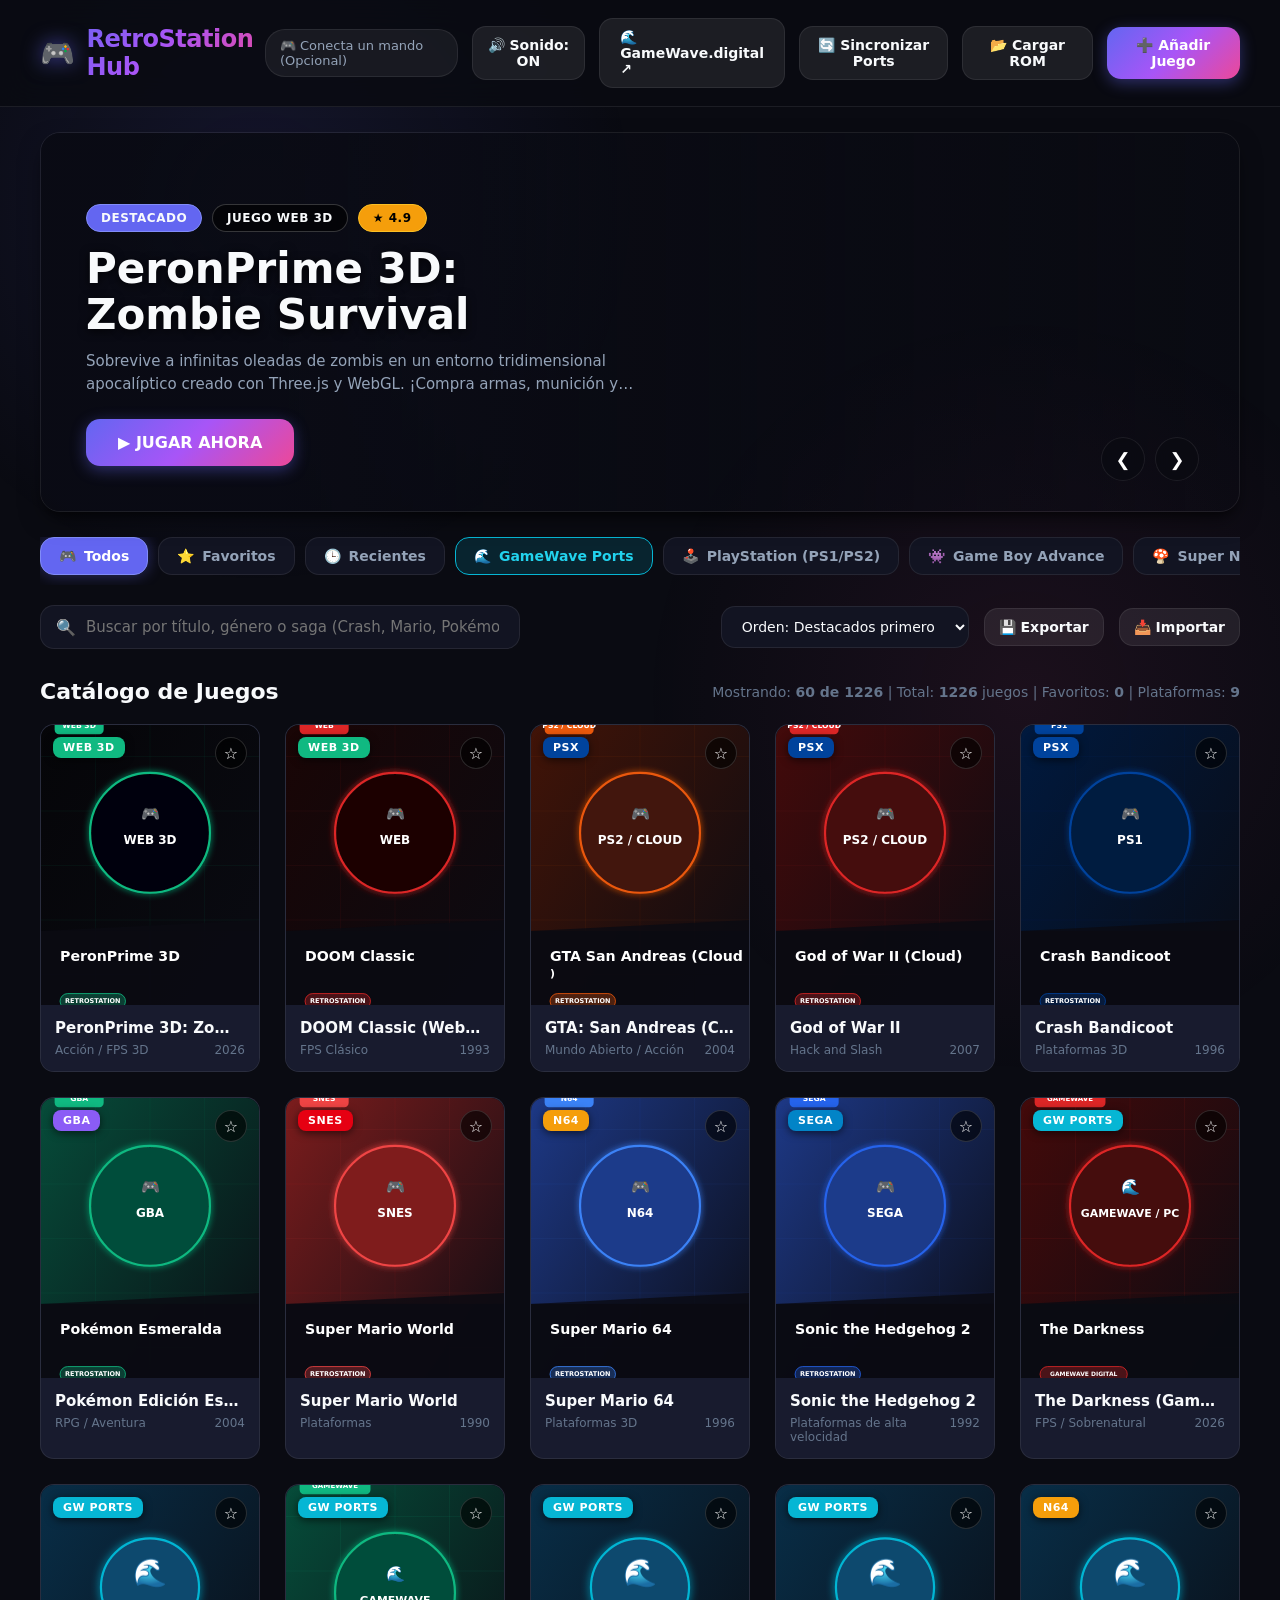
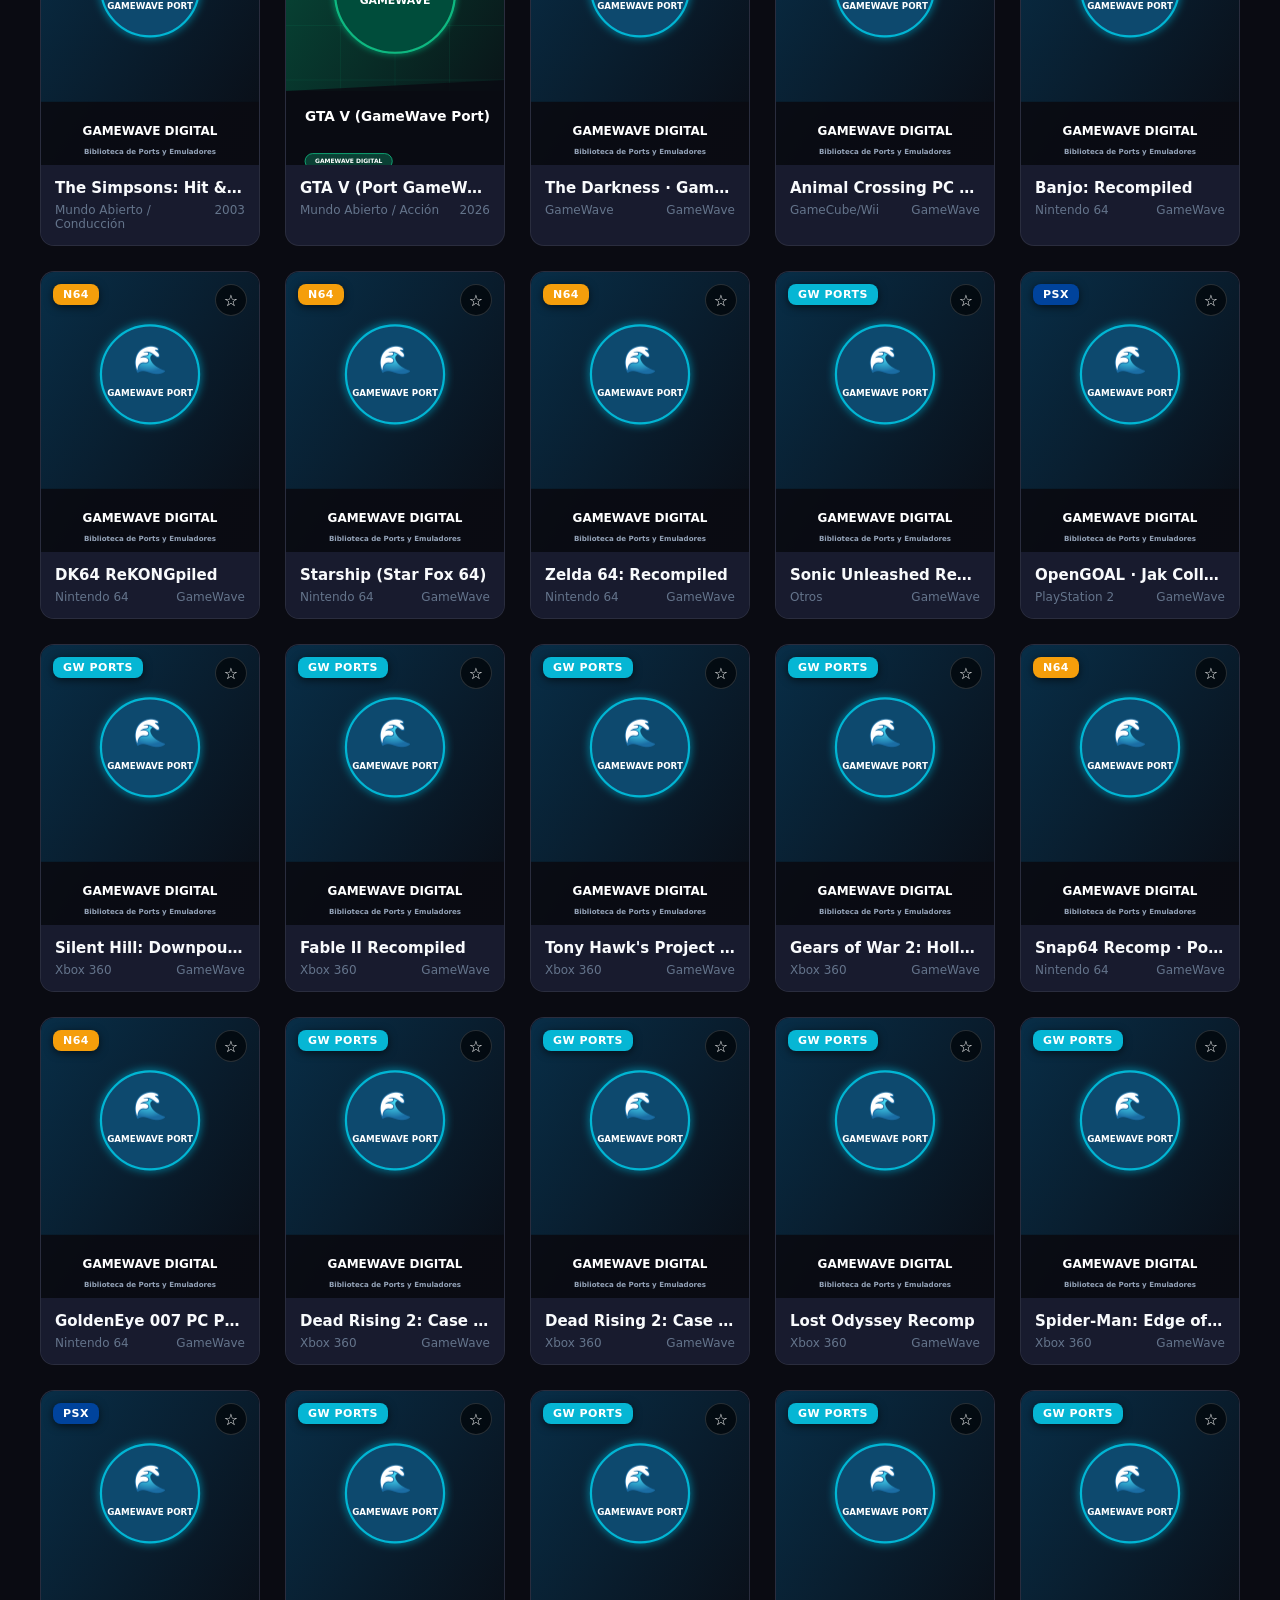
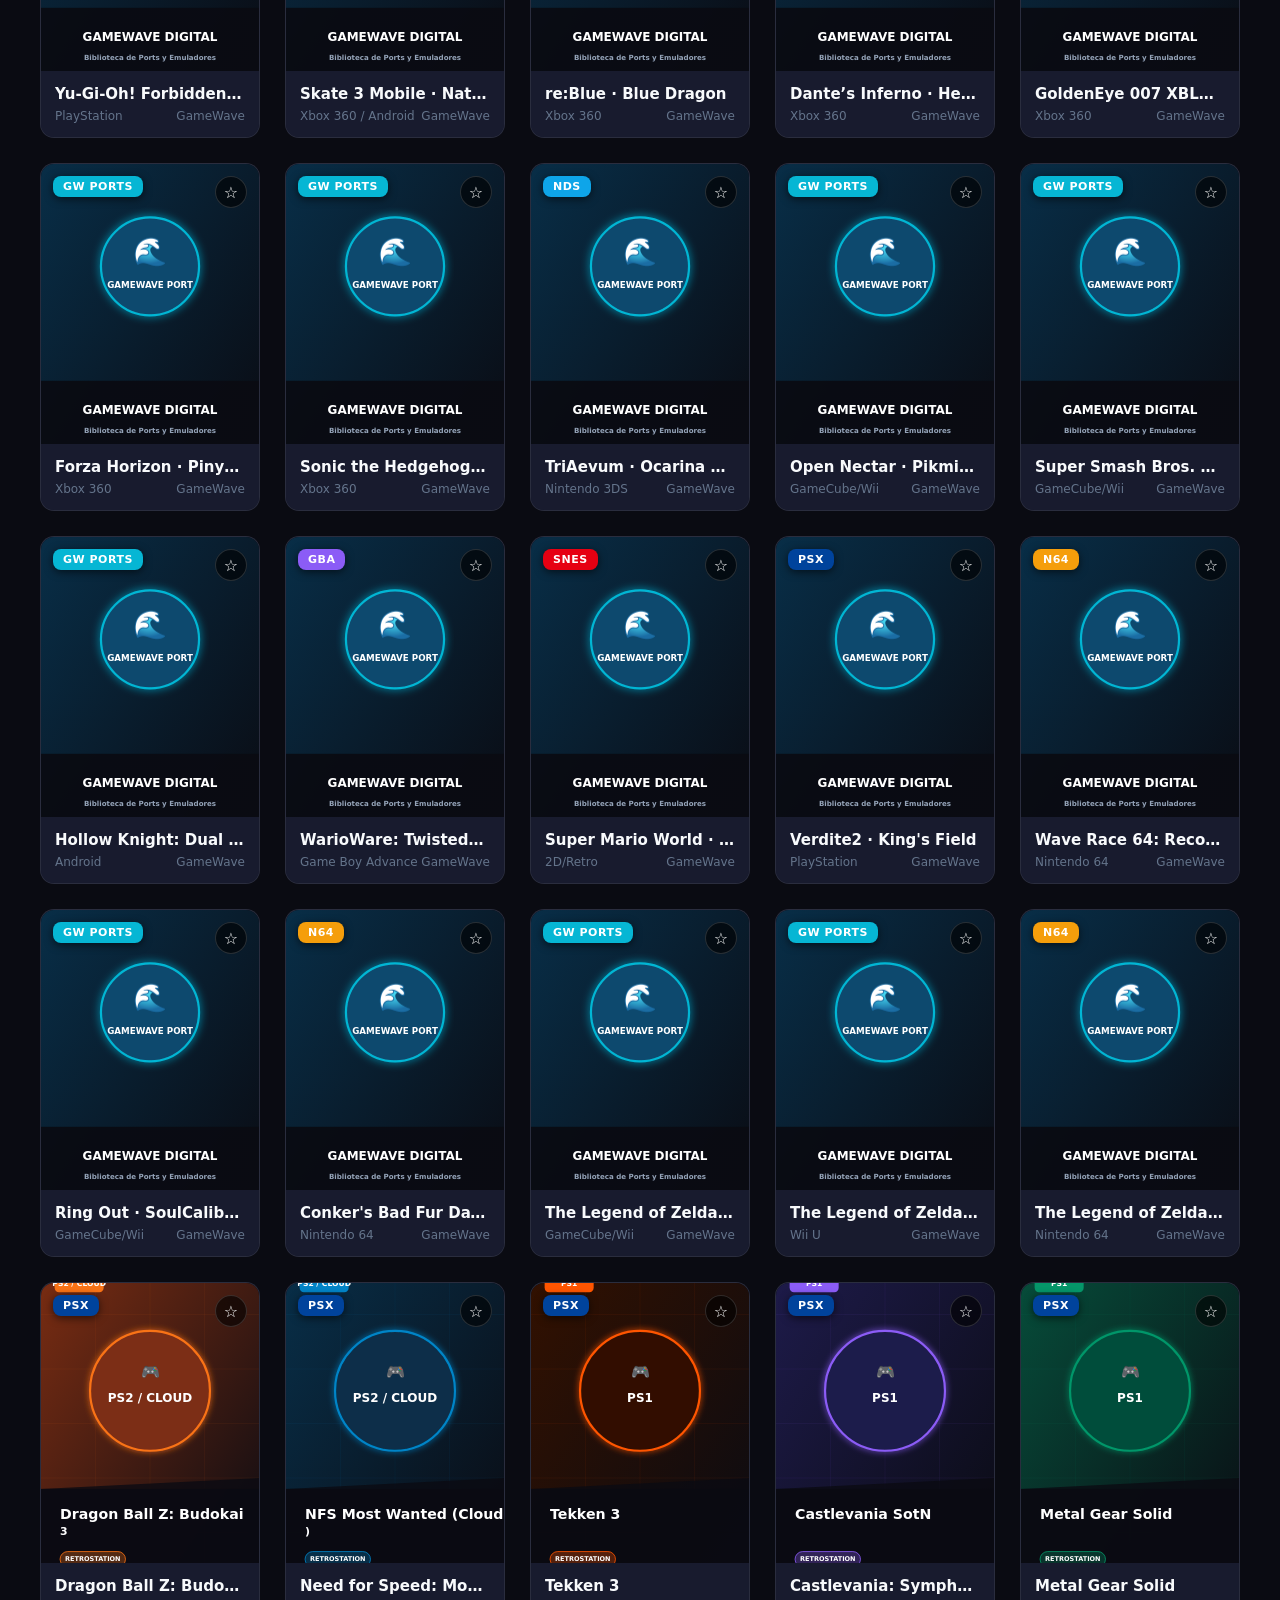
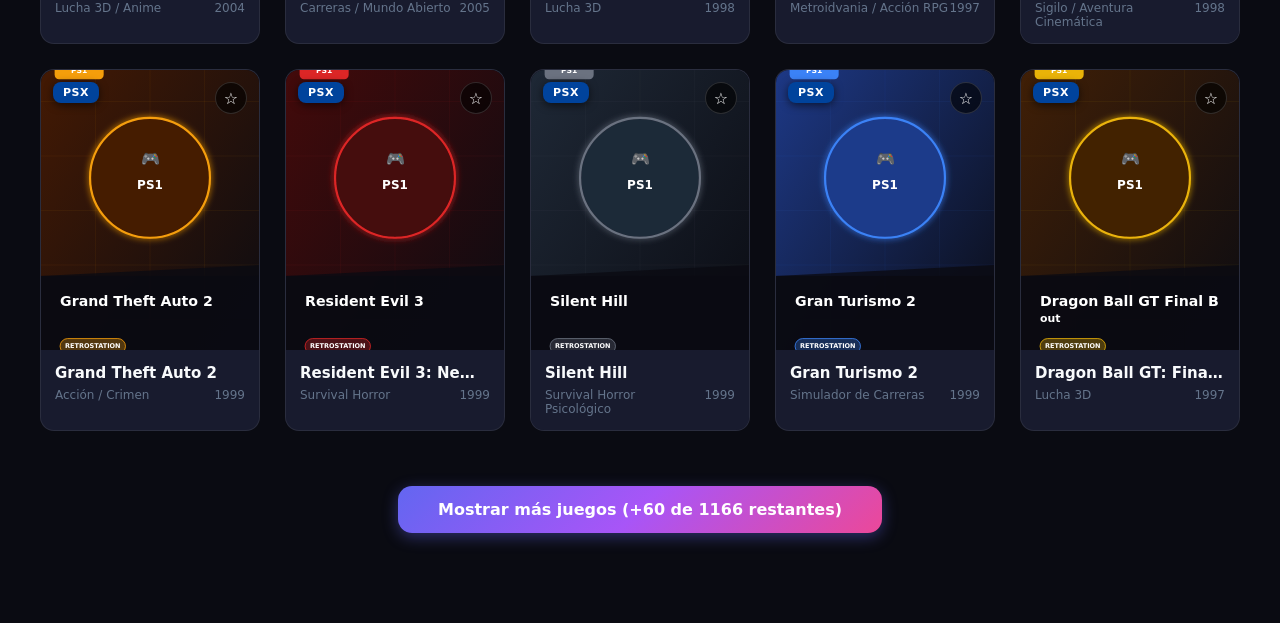
==== index.html @ 75b72d03 "Initial commit: RetroStation Hub con emuladores, PeronPrime 3D y catalogo completo GameWave de 1226 " ====
<!DOCTYPE html>
<html lang="es">
<head>
    <meta charset="UTF-8">
    <meta name="viewport" content="width=device-width, initial-scale=1.0">
    <title>RetroStation Hub - Consola Web PSX, Nintendo, Sega & 3D</title>
    <!-- Favicon -->
    <link rel="icon" href="data:image/svg+xml,<svg xmlns=%22http://www.w3.org/2000/svg%22 viewBox=%220%22%20%22100%22%20%22100%22><text y=%22.9em%22 font-size=%2290%22>🎮</text></svg>">
    <!-- Estilos de la interfaz -->
    <link rel="stylesheet" href="css/style.css">
</head>
<body>

    <!-- NAVBAR SUPERIOR -->
    <header class="navbar">
        <div class="brand" onclick="window.scrollTo({top: 0, behavior: 'smooth'})">
            <span class="brand-icon">🎮</span>
            <span>RetroStation Hub</span>
        </div>

        <div class="nav-actions">
            <!-- Indicador de Gamepad USB / Bluetooth -->
            <div class="gamepad-badge" id="gamepad-indicator" title="Soporta mandos de PS4, PS5, Xbox y Switch">
                🎮 Conecta un mando (Opcional)
            </div>

            <!-- Sonido retro ON/OFF -->
            <button class="btn btn-secondary btn-icon" id="btn-toggle-sound" title="Activar/Silenciar Efectos de Audio">
                🔊 Sonido: ON
            </button>

            <!-- Enlace a GameWave Digital -->
            <a href="https://gamewave.digital/" target="_blank" rel="noopener noreferrer" class="btn btn-secondary" title="Abrir sitio oficial GameWave Digital">
                🌊 GameWave.digital ↗
            </a>

            <!-- Botón Sincronizar GameWave con temporizador de 7 días -->
            <button class="btn btn-secondary btn-icon" id="btn-sync-gamewave" title="Verificar nuevos ports en GameWave Digital (Ciclo automático cada 7 días)">
                🔄 Sincronizar Ports
            </button>

            <!-- Cargar ROM rápida desde el PC -->
            <input type="file" id="quick-rom-input" style="display:none;" accept=".nes,.sfc,.smc,.gba,.gbc,.gb,.iso,.bin,.cue,.z64,.n64,.nds,.chd,.pbp,.md,.zip" />
            <button class="btn btn-secondary" id="btn-quick-rom" title="Cargar cualquier archivo ROM desde tu disco duro">
                📂 Cargar ROM
            </button>

            <!-- Agregar juego a la lista -->
            <button class="btn btn-primary" id="btn-add-game">
                ➕ Añadir Juego
            </button>
        </div>
    </header>

    <!-- HERO CAROUSEL BANNER DESTACADO -->
    <section class="hero-section">
        <div class="hero-bg" id="hero-banner-bg"></div>
        <div class="hero-content">
            <div class="hero-badges">
                <span class="hero-badge badge-featured">Destacado</span>
                <span class="hero-badge" id="hero-badge-system">SISTEMA</span>
                <span class="hero-badge badge-rating" id="hero-badge-rating">★ 5.0</span>
            </div>
            <h1 class="hero-title" id="hero-title">Título del Juego</h1>
            <p class="hero-desc" id="hero-desc">Descripción detallada del juego retro.</p>
            <div class="hero-actions">
                <button class="btn btn-primary" id="btn-hero-play" style="padding: 14px 32px; font-size: 16px;">
                    ▶ JUGAR AHORA
                </button>
            </div>
        </div>

        <div class="hero-nav">
            <button class="hero-nav-btn" id="hero-prev" title="Anterior">❮</button>
            <button class="hero-nav-btn" id="hero-next" title="Siguiente">❯</button>
        </div>
    </section>

    <!-- BARRA DE CATEGORÍAS Y BÚSQUEDA -->
    <div class="filter-bar">
        <!-- Pestañas de plataformas y consolas -->
        <div class="system-tabs-wrapper" id="system-tabs">
            <div class="nav-pill active" data-system="all">
                <span>🎮</span> Todos
            </div>
            <div class="nav-pill" data-system="favs">
                <span>⭐</span> Favoritos
            </div>
            <div class="nav-pill" data-system="recent">
                <span>🕒</span> Recientes
            </div>
            <div class="nav-pill" data-system="gamewave" style="background: rgba(6, 182, 212, 0.15); border-color: #06b6d4; color: #22d3ee;">
                <span>🌊</span> GameWave Ports
            </div>
            <div class="nav-pill" data-system="psx">
                <span>🕹️</span> PlayStation (PS1/PS2)
            </div>
            <div class="nav-pill" data-system="gba">
                <span>👾</span> Game Boy Advance
            </div>
            <div class="nav-pill" data-system="snes">
                <span>🍄</span> Super Nintendo
            </div>
            <div class="nav-pill" data-system="n64">
                <span>🪐</span> Nintendo 64
            </div>
            <div class="nav-pill" data-system="nds">
                <span>📱</span> Nintendo DS
            </div>
            <div class="nav-pill" data-system="nes">
                <span>⭐</span> Nintendo NES
            </div>
            <div class="nav-pill" data-system="sega">
                <span>⚡</span> Sega Genesis
            </div>
            <div class="nav-pill" data-system="web">
                <span>🌐</span> Web & 3D (PeronPrime / DOOM)
            </div>
        </div>

        <!-- Búsqueda rápida, orden y respaldo -->
        <div class="search-and-controls">
            <div class="search-box">
                <span class="search-icon">🔍</span>
                <input type="text" id="search-input" placeholder="Buscar por título, género o saga (Crash, Mario, Pokémon, Zelda...)" />
            </div>

            <div class="controls-right">
                <select class="sort-select" id="sort-select">
                    <option value="featured">Orden: Destacados primero</option>
                    <option value="rating">Calificación más alta</option>
                    <option value="name-asc">Nombre (A - Z)</option>
                    <option value="name-desc">Nombre (Z - A)</option>
                    <option value="year-desc">Año (Más reciente)</option>
                    <option value="year-asc">Año (Más antiguo)</option>
                </select>

                <!-- Respaldo de biblioteca -->
                <button class="btn btn-secondary btn-icon" id="btn-export-backup" title="Guardar copia de seguridad de tu biblioteca y favoritos en archivo JSON">
                    💾 Exportar
                </button>
                <input type="file" id="backup-file-input" style="display:none;" accept=".json" />
                <button class="btn btn-secondary btn-icon" id="btn-import-backup" title="Restaurar copia de seguridad de juegos">
                    📥 Importar
                </button>
            </div>
        </div>
    </div>

    <!-- CONTENEDOR PRINCIPAL DE JUEGOS -->
    <main class="games-container">
        <div class="section-header">
            <h2 class="section-title">Catálogo de Juegos</h2>
            <div class="section-stats">
                Mostrando: <strong id="stat-showing-count">0</strong> | 
                Total: <strong id="stat-total-games">0</strong> juegos | 
                Favoritos: <strong id="stat-fav-games">0</strong> | 
                Plataformas: <strong id="stat-systems-count">8</strong>
            </div>
        </div>

        <div class="games-grid" id="games-grid">
            <!-- Las tarjetas de juegos se inyectan dinámicamente con app.js -->
        </div>
    </main>

    <!-- REPRODUCTOR DE EMULADOR A PANTALLA COMPLETA -->
    <div id="emulator-modal">
        <div class="emulator-top-bar">
            <div class="player-info">
                <span class="player-sys-tag" id="player-game-sys">SISTEMA</span>
                <span class="player-title" id="player-game-title">Juego</span>
                <span class="player-controls-guide" id="player-controls-guide"></span>
            </div>
            <div class="player-actions">
                <button class="player-btn" id="btn-toggle-crt" title="Activar/Desactivar líneas de escaneo retro de televisores CRT">
                    📺 Filtro CRT
                </button>
                <button class="player-btn" id="btn-toggle-fullscreen" title="Pantalla Completa">
                    ⛶ Pantalla Completa
                </button>
                <button class="player-btn btn-close-player" id="btn-close-emulator" title="Salir al Menú Principal">
                    ✕ Salir (ESC)
                </button>
            </div>
        </div>
        <div id="emulator-screen-wrapper">
            <!-- EmulatorJS o iFrame 3D inyectado dinámicamente -->
        </div>
    </div>

    <!-- MODAL PARA AGREGAR JUEGO NUEVO -->
    <div class="modal-overlay" id="add-game-modal">
        <div class="modal-card">
            <div class="modal-header">
                <h3 class="modal-title">Añadir Nuevo Juego a la Consola</h3>
                <button class="btn btn-secondary btn-icon" id="btn-close-add-modal">✕</button>
            </div>
            <form id="form-add-game">
                <div class="form-group">
                    <label>Título del Juego *</label>
                    <input type="text" name="title" required placeholder="Ej: Silent Hill, Gran Turismo 2..." />
                </div>
                <div class="form-group">
                    <label>Consola / Sistema *</label>
                    <select name="system" required>
                        <option value="gamewave">GameWave Port / PC</option>
                        <option value="psx">PlayStation (PS1/PS2)</option>
                        <option value="gba">Game Boy Advance</option>
                        <option value="snes">Super Nintendo</option>
                        <option value="n64">Nintendo 64</option>
                        <option value="nds">Nintendo DS</option>
                        <option value="nes">Nintendo NES</option>
                        <option value="sega">Sega Genesis</option>
                        <option value="web">Juego Web / HTML5</option>
                    </select>
                </div>
                <div class="form-group">
                    <label>Género</label>
                    <input type="text" name="genre" placeholder="Ej: Survival Horror, Carreras, Lucha..." />
                </div>
                <div class="form-group">
                    <label>URL de Portada (Carátula)</label>
                    <input type="url" name="coverUrl" placeholder="https://ejemplo.com/caratula.jpg" />
                </div>
                <div class="form-group">
                    <label>Archivo ROM desde tu PC (Se guarda en tu navegador)</label>
                    <input type="file" name="romFile" accept=".nes,.sfc,.smc,.gba,.gbc,.gb,.iso,.bin,.cue,.z64,.n64,.nds,.chd,.pbp,.md,.zip" />
                </div>
                <div class="form-group">
                    <label>O Enlace URL directo a la ROM / Juego Web</label>
                    <input type="url" name="romUrl" placeholder="https://ejemplo.com/juego.chd" />
                </div>
                <div class="form-group">
                    <label>Descripción / Sinopsis</label>
                    <textarea name="description" rows="2" placeholder="Breve resumen o historia del juego..."></textarea>
                </div>
                <button type="submit" class="btn btn-primary" style="width: 100%; padding: 12px; margin-top: 10px;">
                    Guardar Juego en mi Consola
                </button>
            </form>
        </div>
    </div>

    <!-- OVERLAY DRAG & DROP GLOBAL -->
    <div id="global-drag-overlay">
        <div class="drag-icon">🎮</div>
        <h2>¡Suelta tu ROM aquí para jugar!</h2>
        <p style="color: #94a3b8; font-size: 16px; margin-top: 8px;">Compatible con PS1, GBA, SNES, N64, NDS, NES y Sega Genesis</p>
    </div>

    <!-- SCRIPTS -->
    <script src="js/audio.js"></script>
    <script src="js/database.js"></script>
    <script src="js/games-data.js"></script>
    <script src="js/gamewave-data.js"></script>
    <script src="js/emulator-player.js"></script>
    <script src="js/app.js"></script>
</body>
</html>
---- css/style.css ----
/* ==========================================================================
   RETROSTATION HUB - STYLESHEET
   Inspirado en interfaces de consola de nueva generación (PS5 / Nintendo Switch / Steam Deck)
   ========================================================================== */

:root {
    --bg-main: #0a0b12;
    --bg-secondary: #121422;
    --bg-card: #181b2e;
    --bg-card-hover: #222642;
    --accent: #6366f1;
    --accent-hover: #4f46e5;
    --accent-gradient: linear-gradient(135deg, #6366f1 0%, #a855f7 50%, #ec4899 100%);
    --text-primary: #f8fafc;
    --text-secondary: #94a3b8;
    --text-muted: #64748b;
    --border-color: rgba(255, 255, 255, 0.08);
    --border-glow: rgba(99, 102, 241, 0.4);
    --radius-sm: 8px;
    --radius-md: 14px;
    --radius-lg: 20px;
    --shadow-card: 0 10px 25px -5px rgba(0, 0, 0, 0.5), 0 8px 10px -6px rgba(0, 0, 0, 0.5);
    --shadow-glow: 0 0 25px rgba(99, 102, 241, 0.35);
    --transition: all 0.25s cubic-bezier(0.4, 0, 0.2, 1);
}

* {
    margin: 0;
    padding: 0;
    box-sizing: border-box;
    font-family: 'Segoe UI', system-ui, -apple-system, BlinkMacSystemFont, Roboto, sans-serif;
    -webkit-font-smoothing: antialiased;
}

body {
    background-color: var(--bg-main);
    color: var(--text-primary);
    min-height: 100vh;
    overflow-x: hidden;
    position: relative;
}

/* Fondo dinámico estilo aurora cyberpunk */
body::before {
    content: '';
    position: fixed;
    top: -20%;
    left: -10%;
    width: 60vw;
    height: 60vw;
    background: radial-gradient(circle, rgba(99, 102, 241, 0.12) 0%, rgba(0,0,0,0) 70%);
    z-index: -1;
    pointer-events: none;
}

body::after {
    content: '';
    position: fixed;
    bottom: -20%;
    right: -10%;
    width: 60vw;
    height: 60vw;
    background: radial-gradient(circle, rgba(236, 72, 153, 0.08) 0%, rgba(0,0,0,0) 70%);
    z-index: -1;
    pointer-events: none;
}

/* NAVBAR SUPERIOR */
.navbar {
    display: flex;
    align-items: center;
    justify-content: space-between;
    padding: 18px 40px;
    background: rgba(10, 11, 18, 0.85);
    backdrop-filter: blur(16px);
    border-bottom: 1px solid var(--border-color);
    position: sticky;
    top: 0;
    z-index: 100;
}

.brand {
    display: flex;
    align-items: center;
    gap: 12px;
    font-size: 24px;
    font-weight: 800;
    letter-spacing: -0.5px;
    background: var(--accent-gradient);
    -webkit-background-clip: text;
    -webkit-text-fill-color: transparent;
    cursor: pointer;
}

.brand-icon {
    font-size: 28px;
    -webkit-text-fill-color: initial;
    filter: drop-shadow(0 0 10px rgba(99, 102, 241, 0.6));
}

.nav-actions {
    display: flex;
    align-items: center;
    gap: 14px;
}

.gamepad-badge {
    background: rgba(255, 255, 255, 0.06);
    border: 1px solid var(--border-color);
    padding: 8px 14px;
    border-radius: 20px;
    font-size: 13px;
    color: var(--text-secondary);
    display: flex;
    align-items: center;
    gap: 6px;
    transition: var(--transition);
}

.gamepad-badge.connected {
    background: rgba(16, 185, 129, 0.15);
    border-color: #10b981;
    color: #34d399;
}

/* BOTONES GLOBALES */
.btn {
    display: inline-flex;
    align-items: center;
    justify-content: center;
    gap: 8px;
    padding: 10px 20px;
    border-radius: var(--radius-md);
    font-size: 14px;
    font-weight: 600;
    cursor: pointer;
    border: none;
    transition: var(--transition);
    outline: none;
    text-decoration: none;
}

.btn-primary {
    background: var(--accent-gradient);
    color: #fff;
    box-shadow: 0 4px 15px rgba(99, 102, 241, 0.4);
}

.btn-primary:hover {
    transform: translateY(-2px);
    box-shadow: 0 6px 20px rgba(99, 102, 241, 0.6);
}

.btn-secondary {
    background: rgba(255, 255, 255, 0.08);
    color: var(--text-primary);
    border: 1px solid var(--border-color);
}

.btn-secondary:hover {
    background: rgba(255, 255, 255, 0.15);
    border-color: rgba(255, 255, 255, 0.2);
}

.btn-icon {
    padding: 10px 14px;
}

/* HERO BANNER DESTACADO */
.hero-section {
    position: relative;
    margin: 25px 40px;
    height: 380px;
    border-radius: var(--radius-lg);
    overflow: hidden;
    box-shadow: var(--shadow-card);
    border: 1px solid var(--border-color);
}

.hero-bg {
    position: absolute;
    inset: 0;
    background-size: cover;
    background-position: center;
    transition: background-image 0.5s ease-in-out;
}

.hero-content {
    position: relative;
    z-index: 2;
    height: 100%;
    display: flex;
    flex-direction: column;
    justify-content: flex-end;
    padding: 45px;
    max-width: 650px;
}

.hero-badges {
    display: flex;
    gap: 10px;
    margin-bottom: 14px;
}

.hero-badge {
    padding: 6px 14px;
    border-radius: 20px;
    font-size: 12px;
    font-weight: 700;
    text-transform: uppercase;
    letter-spacing: 0.5px;
    background: rgba(0, 0, 0, 0.6);
    backdrop-filter: blur(8px);
    border: 1px solid rgba(255, 255, 255, 0.2);
}

.badge-featured { background: #6366f1; border-color: #818cf8; }
.badge-rating { background: #f59e0b; color: #000; border-color: #fbbf24; }

.hero-title {
    font-size: 42px;
    font-weight: 800;
    line-height: 1.1;
    margin-bottom: 12px;
    text-shadow: 0 2px 10px rgba(0,0,0,0.8);
}

.hero-desc {
    font-size: 15px;
    color: var(--text-secondary);
    line-height: 1.5;
    margin-bottom: 24px;
    display: -webkit-box;
    -webkit-line-clamp: 2;
    -webkit-box-orient: vertical;
    overflow: hidden;
}

.hero-actions {
    display: flex;
    gap: 15px;
}

.hero-nav {
    position: absolute;
    bottom: 30px;
    right: 40px;
    display: flex;
    gap: 10px;
    z-index: 5;
}

.hero-nav-btn {
    width: 44px;
    height: 44px;
    border-radius: 50%;
    background: rgba(10, 11, 18, 0.7);
    backdrop-filter: blur(8px);
    border: 1px solid var(--border-color);
    color: #fff;
    cursor: pointer;
    font-size: 18px;
    display: flex;
    align-items: center;
    justify-content: center;
    transition: var(--transition);
}

.hero-nav-btn:hover {
    background: var(--accent);
    transform: scale(1.1);
}

/* BARRA DE FILTROS Y SISTEMAS */
.filter-bar {
    padding: 0 40px;
    margin-bottom: 30px;
    display: flex;
    flex-direction: column;
    gap: 20px;
}

.system-tabs-wrapper {
    display: flex;
    gap: 10px;
    overflow-x: auto;
    padding-bottom: 10px;
    scrollbar-width: thin;
    scrollbar-color: var(--accent) transparent;
}

.system-tabs-wrapper::-webkit-scrollbar {
    height: 6px;
}
.system-tabs-wrapper::-webkit-scrollbar-thumb {
    background: var(--accent);
    border-radius: 10px;
}

.nav-pill {
    display: flex;
    align-items: center;
    gap: 8px;
    padding: 10px 18px;
    background: var(--bg-secondary);
    border: 1px solid var(--border-color);
    border-radius: var(--radius-md);
    color: var(--text-secondary);
    font-weight: 600;
    font-size: 14px;
    cursor: pointer;
    white-space: nowrap;
    transition: var(--transition);
}

.nav-pill:hover {
    background: var(--bg-card-hover);
    color: var(--text-primary);
    border-color: rgba(255,255,255,0.2);
}

.nav-pill.active {
    background: var(--accent);
    color: #fff;
    border-color: #818cf8;
    box-shadow: 0 0 15px rgba(99, 102, 241, 0.4);
}

.search-and-controls {
    display: flex;
    align-items: center;
    justify-content: space-between;
    gap: 20px;
    flex-wrap: wrap;
}

.search-box {
    position: relative;
    flex: 1;
    max-width: 480px;
}

.search-box input {
    width: 100%;
    padding: 12px 20px 12px 45px;
    background: var(--bg-secondary);
    border: 1px solid var(--border-color);
    border-radius: var(--radius-md);
    color: var(--text-primary);
    font-size: 15px;
    outline: none;
    transition: var(--transition);
}

.search-box input:focus {
    border-color: var(--accent);
    box-shadow: 0 0 12px rgba(99, 102, 241, 0.3);
}

.search-icon {
    position: absolute;
    left: 16px;
    top: 50%;
    transform: translateY(-50%);
    color: var(--text-muted);
    font-size: 16px;
}

.controls-right {
    display: flex;
    align-items: center;
    gap: 15px;
}

.sort-select {
    padding: 11px 16px;
    background: var(--bg-secondary);
    border: 1px solid var(--border-color);
    border-radius: var(--radius-md);
    color: var(--text-primary);
    font-size: 14px;
    outline: none;
    cursor: pointer;
}

/* GRID DE JUEGOS */
.games-container {
    padding: 0 40px 60px;
}

.section-header {
    display: flex;
    align-items: center;
    justify-content: space-between;
    margin-bottom: 20px;
}

.section-title {
    font-size: 22px;
    font-weight: 700;
}

.section-stats {
    font-size: 14px;
    color: var(--text-muted);
}

.games-grid {
    display: grid;
    grid-template-columns: repeat(auto-fill, minmax(210px, 1fr));
    gap: 25px;
}

/* TARJETA DE JUEGO */
.game-card {
    background: var(--bg-card);
    border-radius: var(--radius-md);
    border: 1px solid var(--border-color);
    overflow: hidden;
    cursor: pointer;
    transition: var(--transition);
    display: flex;
    flex-direction: column;
    position: relative;
}

.game-card:hover {
    transform: translateY(-6px) scale(1.02);
    border-color: var(--border-glow);
    box-shadow: var(--shadow-glow), var(--shadow-card);
}

.card-cover-wrapper {
    position: relative;
    width: 100%;
    height: 280px;
    background: #0d0f17;
    overflow: hidden;
}

.card-cover {
    width: 100%;
    height: 100%;
    object-fit: cover;
    transition: transform 0.4s ease;
}

.game-card:hover .card-cover {
    transform: scale(1.08);
}

.card-badge {
    position: absolute;
    top: 12px;
    left: 12px;
    padding: 4px 10px;
    border-radius: 8px;
    font-size: 11px;
    font-weight: 800;
    color: #fff;
    box-shadow: 0 2px 8px rgba(0,0,0,0.6);
    letter-spacing: 0.5px;
}

.card-fav-btn {
    position: absolute;
    top: 12px;
    right: 12px;
    width: 32px;
    height: 32px;
    border-radius: 50%;
    background: rgba(0, 0, 0, 0.6);
    backdrop-filter: blur(6px);
    border: 1px solid rgba(255, 255, 255, 0.15);
    color: #fff;
    display: flex;
    align-items: center;
    justify-content: center;
    cursor: pointer;
    font-size: 16px;
    transition: var(--transition);
}

.card-fav-btn:hover {
    transform: scale(1.15);
    background: #ffb703;
    color: #000;
}

.card-fav-btn.is-fav {
    background: #ffb703;
    color: #000;
    border-color: #ffd166;
}

.card-overlay {
    position: absolute;
    inset: 0;
    background: rgba(10, 11, 20, 0.6);
    backdrop-filter: blur(3px);
    display: flex;
    align-items: center;
    justify-content: center;
    opacity: 0;
    transition: var(--transition);
}

.game-card:hover .card-overlay {
    opacity: 1;
}

.btn-play-card {
    background: var(--accent-gradient);
    color: #fff;
    border: none;
    padding: 10px 22px;
    border-radius: 25px;
    font-weight: 700;
    font-size: 13px;
    cursor: pointer;
    box-shadow: 0 0 15px rgba(99, 102, 241, 0.8);
    transform: translateY(10px);
    transition: var(--transition);
}

.game-card:hover .btn-play-card {
    transform: translateY(0);
}

.card-info {
    padding: 14px;
    display: flex;
    flex-direction: column;
    gap: 6px;
    background: var(--bg-card);
}

.card-title {
    font-size: 15px;
    font-weight: 700;
    color: var(--text-primary);
    white-space: nowrap;
    overflow: hidden;
    text-overflow: ellipsis;
}

.card-meta {
    display: flex;
    justify-content: space-between;
    font-size: 12px;
    color: var(--text-muted);
}

/* REPRODUCTOR DE EMULADOR (FULLSCREEN OVERLAY) */
#emulator-modal {
    position: fixed;
    inset: 0;
    background: #050508;
    z-index: 1000;
    display: none;
    flex-direction: column;
}

#emulator-modal.active {
    display: flex;
}

.emulator-top-bar {
    height: 55px;
    background: #0d0f18;
    border-bottom: 1px solid var(--border-color);
    display: flex;
    align-items: center;
    justify-content: space-between;
    padding: 0 25px;
}

.player-info {
    display: flex;
    align-items: center;
    gap: 12px;
}

.player-title {
    font-size: 18px;
    font-weight: 700;
    color: #fff;
}

.player-sys-tag {
    background: var(--accent);
    padding: 3px 8px;
    border-radius: 6px;
    font-size: 11px;
    font-weight: 700;
}

.player-controls-guide {
    font-size: 12px;
    color: var(--text-muted);
    max-width: 450px;
    white-space: nowrap;
    overflow: hidden;
    text-overflow: ellipsis;
}

.player-actions {
    display: flex;
    align-items: center;
    gap: 10px;
}

.player-btn {
    background: rgba(255, 255, 255, 0.08);
    border: 1px solid var(--border-color);
    color: #fff;
    padding: 7px 14px;
    border-radius: var(--radius-sm);
    font-size: 13px;
    cursor: pointer;
    transition: var(--transition);
}

.player-btn:hover {
    background: rgba(255, 255, 255, 0.18);
}

.player-btn.active {
    background: #10b981;
    color: #000;
    font-weight: 700;
}

.btn-close-player {
    background: #ef4444;
    border: none;
    color: #fff;
    font-weight: bold;
}
.btn-close-player:hover {
    background: #dc2626;
}

#emulator-screen-wrapper {
    flex: 1;
    position: relative;
    background: #000;
    display: flex;
    align-items: center;
    justify-content: center;
    overflow: hidden;
}

/* Efecto CRT Scanlines */
#emulator-screen-wrapper.crt-active::after {
    content: " ";
    display: block;
    position: absolute;
    top: 0; left: 0; bottom: 0; right: 0;
    background: linear-gradient(rgba(18, 16, 16, 0) 50%, rgba(0, 0, 0, 0.25) 50%), linear-gradient(90deg, rgba(255, 0, 0, 0.06), rgba(0, 255, 0, 0.02), rgba(0, 0, 255, 0.06));
    z-index: 10;
    background-size: 100% 3px, 6px 100%;
    pointer-events: none;
}

/* ZONA DE PROMPT / ERROR EMULADOR */
.rom-prompt-zone {
    text-align: center;
    max-width: 500px;
    padding: 40px;
    background: var(--bg-card);
    border: 2px dashed rgba(255, 255, 255, 0.2);
    border-radius: var(--radius-lg);
    box-shadow: var(--shadow-card);
}

.rom-prompt-zone.drag-hover {
    border-color: var(--accent);
    background: rgba(99, 102, 241, 0.1);
}

.rom-prompt-zone .icon {
    font-size: 60px;
    margin-bottom: 15px;
}

.rom-prompt-zone h2 {
    font-size: 24px;
    margin-bottom: 10px;
}

.rom-prompt-zone p {
    color: var(--text-secondary);
    font-size: 14px;
    margin-bottom: 20px;
}

/* MODAL DE AGREGAR JUEGO */
.modal-overlay {
    position: fixed;
    inset: 0;
    background: rgba(0, 0, 0, 0.75);
    backdrop-filter: blur(8px);
    z-index: 500;
    display: none;
    align-items: center;
    justify-content: center;
}

.modal-overlay.active {
    display: flex;
}

.modal-card {
    background: var(--bg-secondary);
    border: 1px solid var(--border-color);
    border-radius: var(--radius-lg);
    padding: 35px;
    width: 540px;
    max-width: 90vw;
    box-shadow: var(--shadow-card);
}

.modal-header {
    display: flex;
    justify-content: space-between;
    align-items: center;
    margin-bottom: 25px;
}

.modal-title {
    font-size: 22px;
    font-weight: 700;
}

.form-group {
    margin-bottom: 18px;
}

.form-group label {
    display: block;
    font-size: 13px;
    font-weight: 600;
    color: var(--text-secondary);
    margin-bottom: 8px;
}

.form-group input, .form-group select, .form-group textarea {
    width: 100%;
    padding: 12px 16px;
    background: var(--bg-main);
    border: 1px solid var(--border-color);
    border-radius: var(--radius-sm);
    color: #fff;
    font-size: 14px;
    outline: none;
}

.form-group input:focus, .form-group select:focus, .form-group textarea:focus {
    border-color: var(--accent);
}

/* DRAG & DROP GLOBAL OVERLAY */
#global-drag-overlay {
    position: fixed;
    inset: 0;
    background: rgba(10, 11, 20, 0.92);
    backdrop-filter: blur(12px);
    z-index: 2000;
    display: none;
    align-items: center;
    justify-content: center;
    flex-direction: column;
    border: 4px dashed var(--accent);
    margin: 20px;
    border-radius: var(--radius-lg);
    pointer-events: none;
}

#global-drag-overlay.active {
    display: flex;
}

#global-drag-overlay .drag-icon {
    font-size: 80px;
    animation: bounce 1s infinite alternate;
}

#global-drag-overlay h2 {
    font-size: 32px;
    margin-top: 15px;
    color: #fff;
}

@keyframes bounce {
    from { transform: translateY(0); }
    to { transform: translateY(-20px); }
}

/* RESPONSIVE */
@media (max-width: 768px) {
    .navbar { padding: 15px 20px; }
    .hero-section { margin: 15px 20px; height: 420px; }
    .hero-content { padding: 25px; }
    .hero-title { font-size: 30px; }
    .filter-bar { padding: 0 20px; }
    .games-container { padding: 0 20px 40px; }
    .games-grid { grid-template-columns: repeat(auto-fill, minmax(160px, 1fr)); gap: 15px; }
    .card-cover-wrapper { height: 220px; }
}
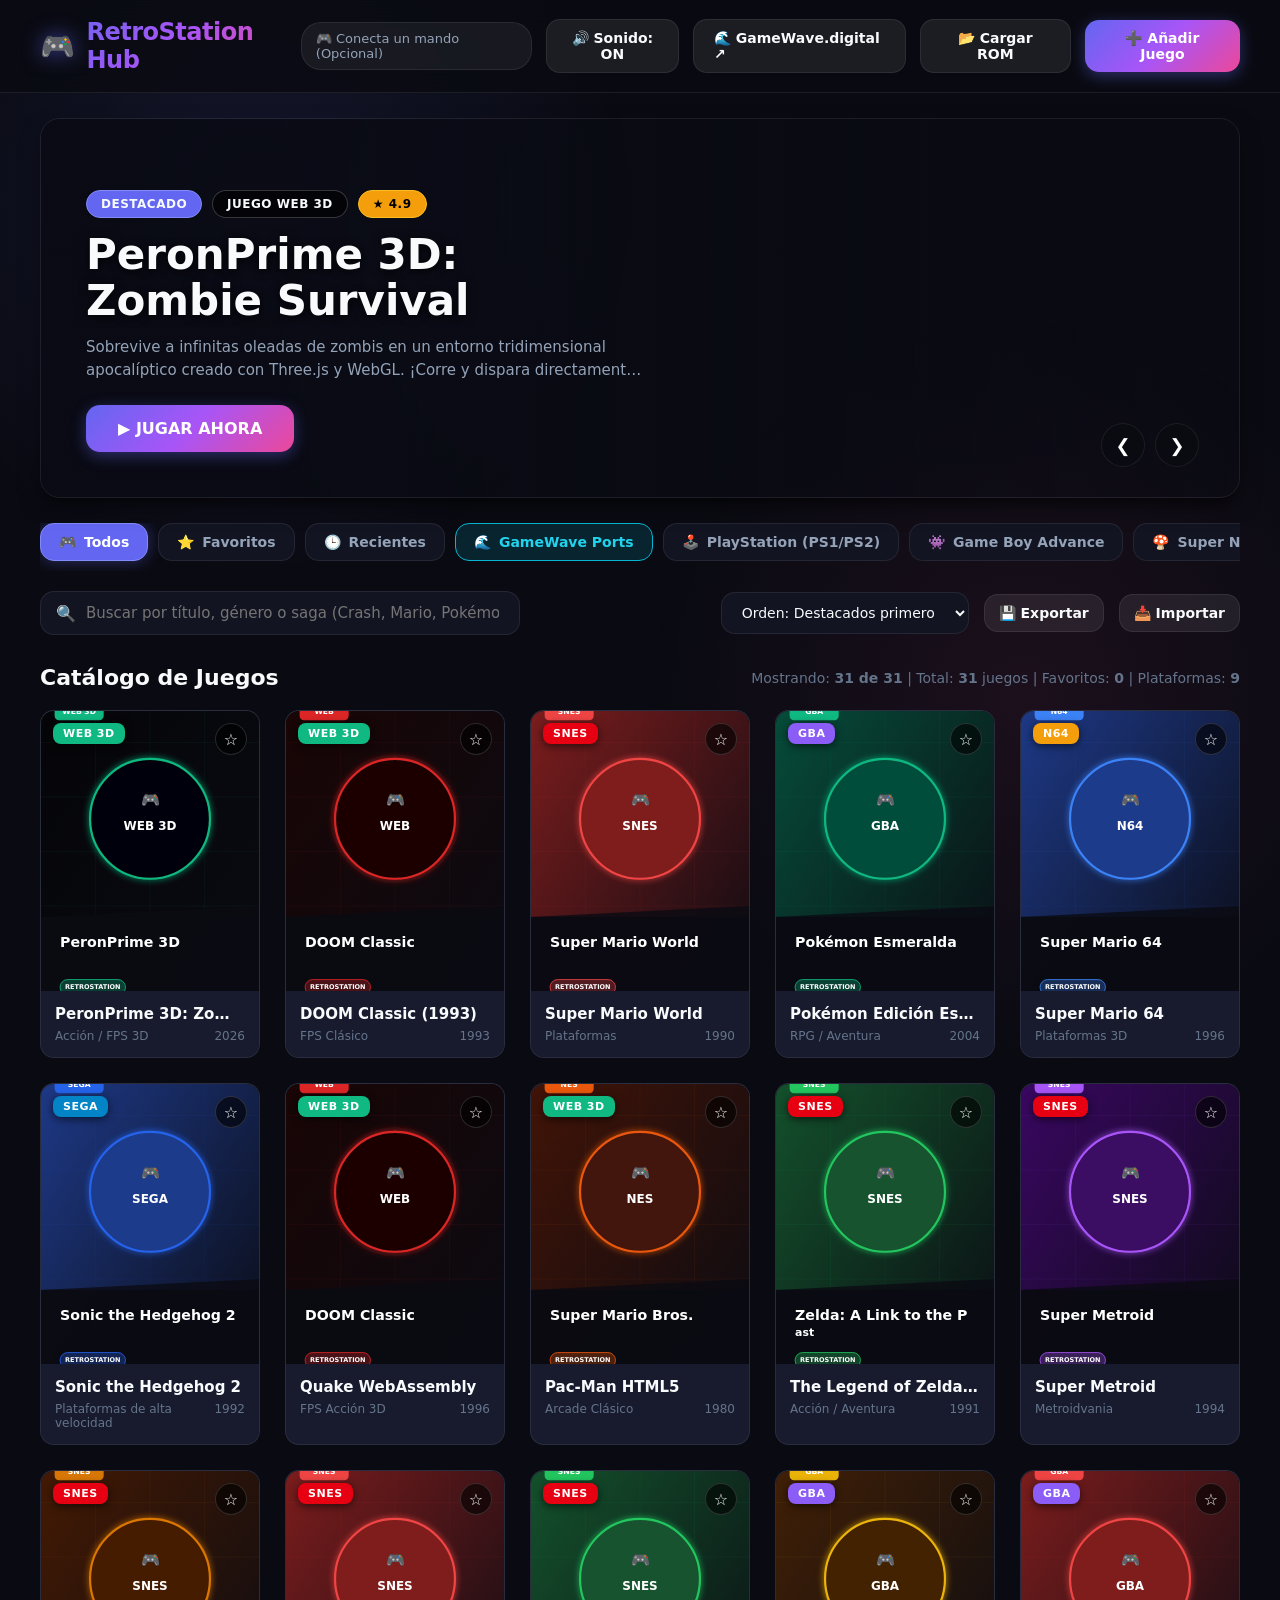
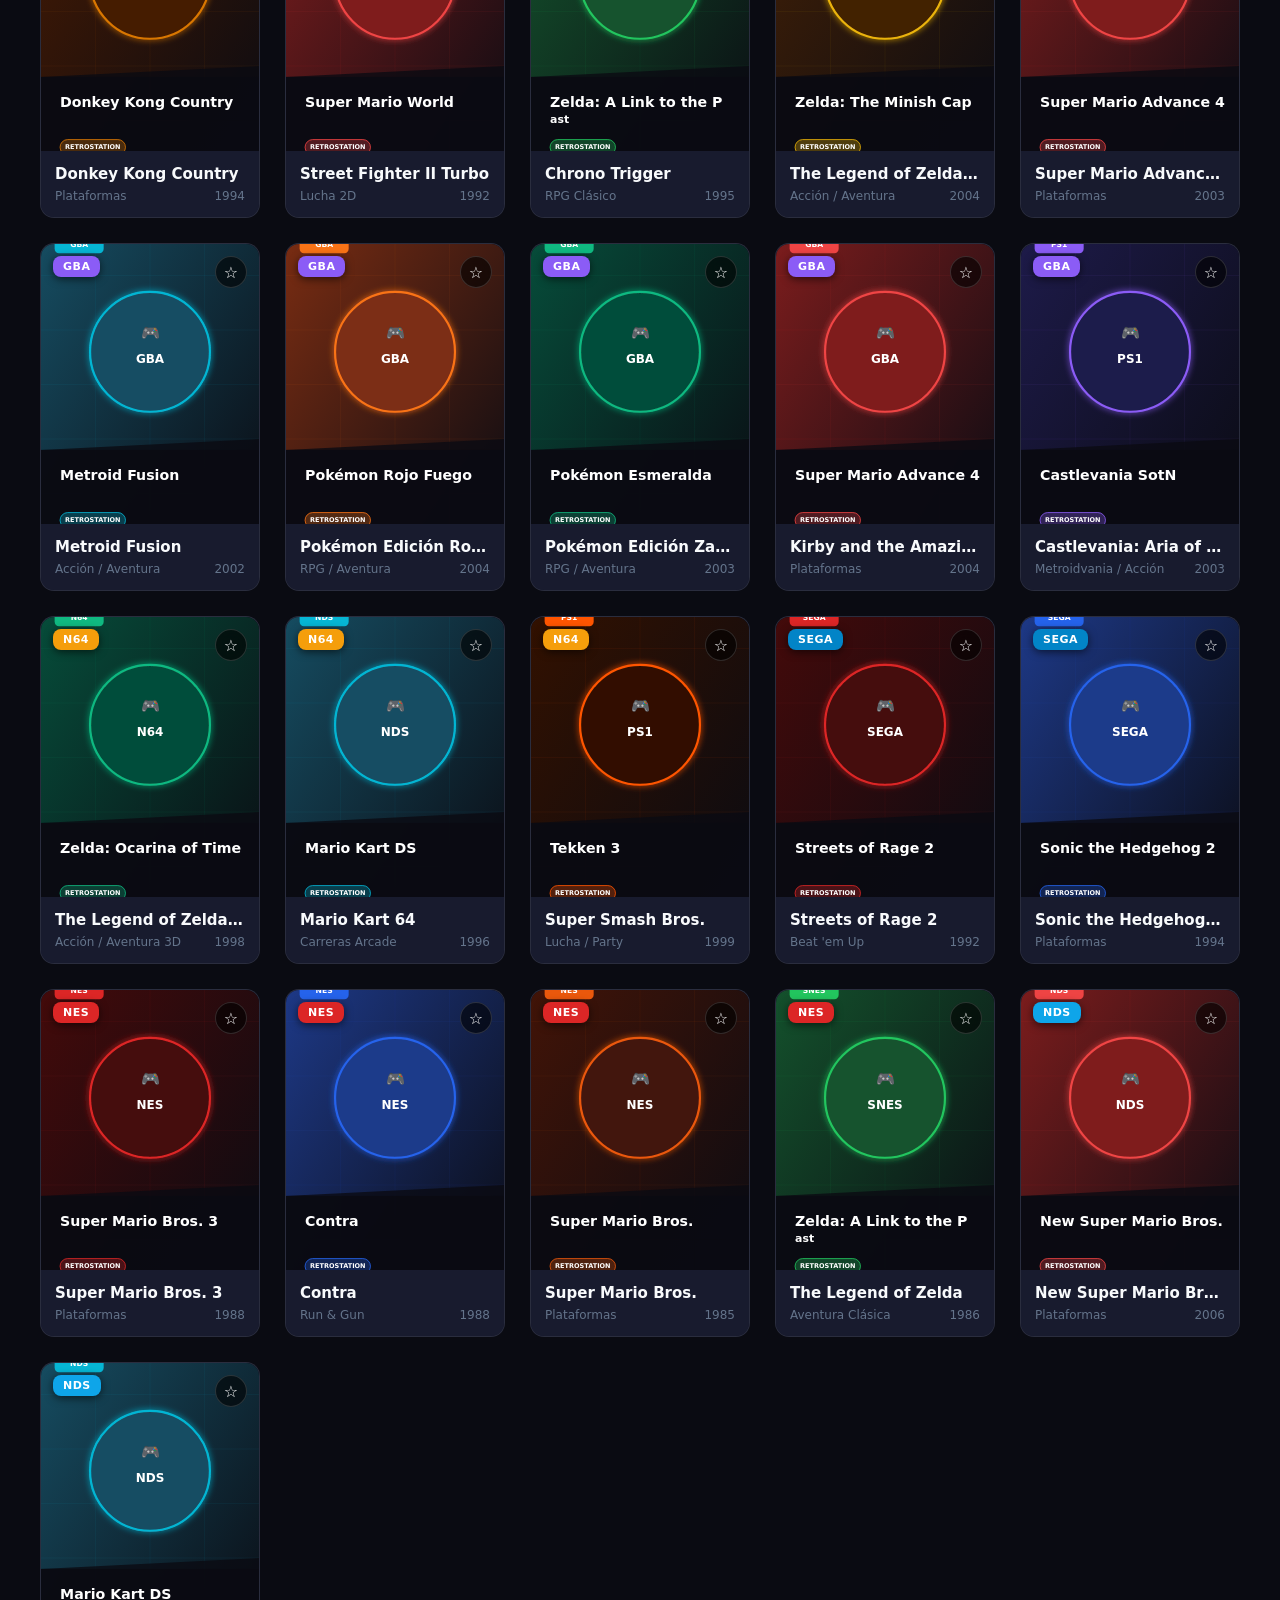
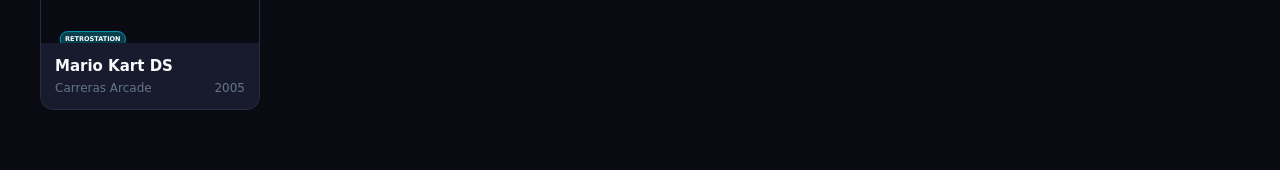
==== commit 2fe92151: "Update: Focus exclusively on 100% direct in-browser playable games (no downloads required)" ====
--- a/index.html
+++ b/index.html
@@ -34,11 +34,6 @@
                 🌊 GameWave.digital ↗
             </a>
 
-            <!-- Botón Sincronizar GameWave con temporizador de 7 días -->
-            <button class="btn btn-secondary btn-icon" id="btn-sync-gamewave" title="Verificar nuevos ports en GameWave Digital (Ciclo automático cada 7 días)">
-                🔄 Sincronizar Ports
-            </button>
-
             <!-- Cargar ROM rápida desde el PC -->
             <input type="file" id="quick-rom-input" style="display:none;" accept=".nes,.sfc,.smc,.gba,.gbc,.gb,.iso,.bin,.cue,.z64,.n64,.nds,.chd,.pbp,.md,.zip" />
             <button class="btn btn-secondary" id="btn-quick-rom" title="Cargar cualquier archivo ROM desde tu disco duro">
@@ -253,7 +248,6 @@
     <script src="js/audio.js"></script>
     <script src="js/database.js"></script>
     <script src="js/games-data.js"></script>
-    <script src="js/gamewave-data.js"></script>
     <script src="js/emulator-player.js"></script>
     <script src="js/app.js"></script>
 </body>
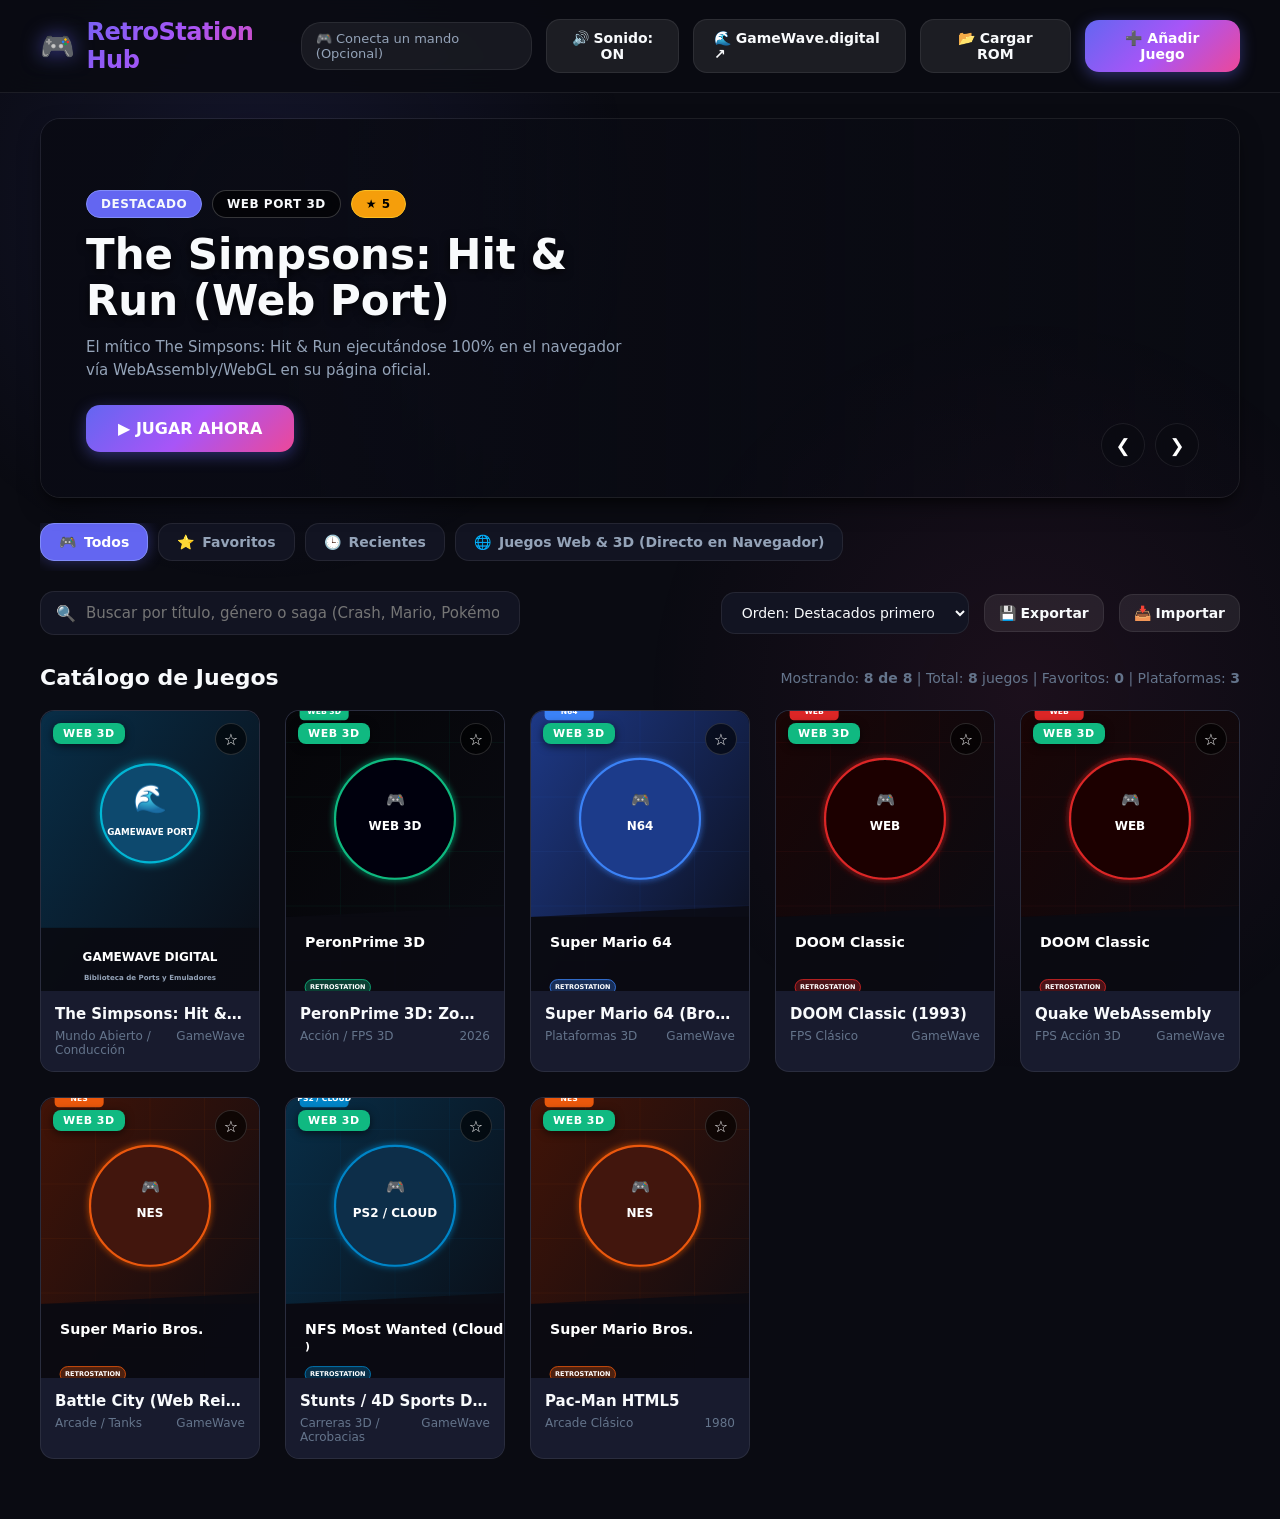
==== commit 9421322a: "Streamline platform to feature exclusively 100% direct browser-playable web games (Simpsons Hit & Ru" ====
--- a/index.html
+++ b/index.html
@@ -84,32 +84,8 @@
             <div class="nav-pill" data-system="recent">
                 <span>🕒</span> Recientes
             </div>
-            <div class="nav-pill" data-system="gamewave" style="background: rgba(6, 182, 212, 0.15); border-color: #06b6d4; color: #22d3ee;">
-                <span>🌊</span> GameWave Ports
-            </div>
-            <div class="nav-pill" data-system="psx">
-                <span>🕹️</span> PlayStation (PS1/PS2)
-            </div>
-            <div class="nav-pill" data-system="gba">
-                <span>👾</span> Game Boy Advance
-            </div>
-            <div class="nav-pill" data-system="snes">
-                <span>🍄</span> Super Nintendo
-            </div>
-            <div class="nav-pill" data-system="n64">
-                <span>🪐</span> Nintendo 64
-            </div>
-            <div class="nav-pill" data-system="nds">
-                <span>📱</span> Nintendo DS
-            </div>
-            <div class="nav-pill" data-system="nes">
-                <span>⭐</span> Nintendo NES
-            </div>
-            <div class="nav-pill" data-system="sega">
-                <span>⚡</span> Sega Genesis
-            </div>
             <div class="nav-pill" data-system="web">
-                <span>🌐</span> Web & 3D (PeronPrime / DOOM)
+                <span>🌐</span> Juegos Web & 3D (Directo en Navegador)
             </div>
         </div>
 
